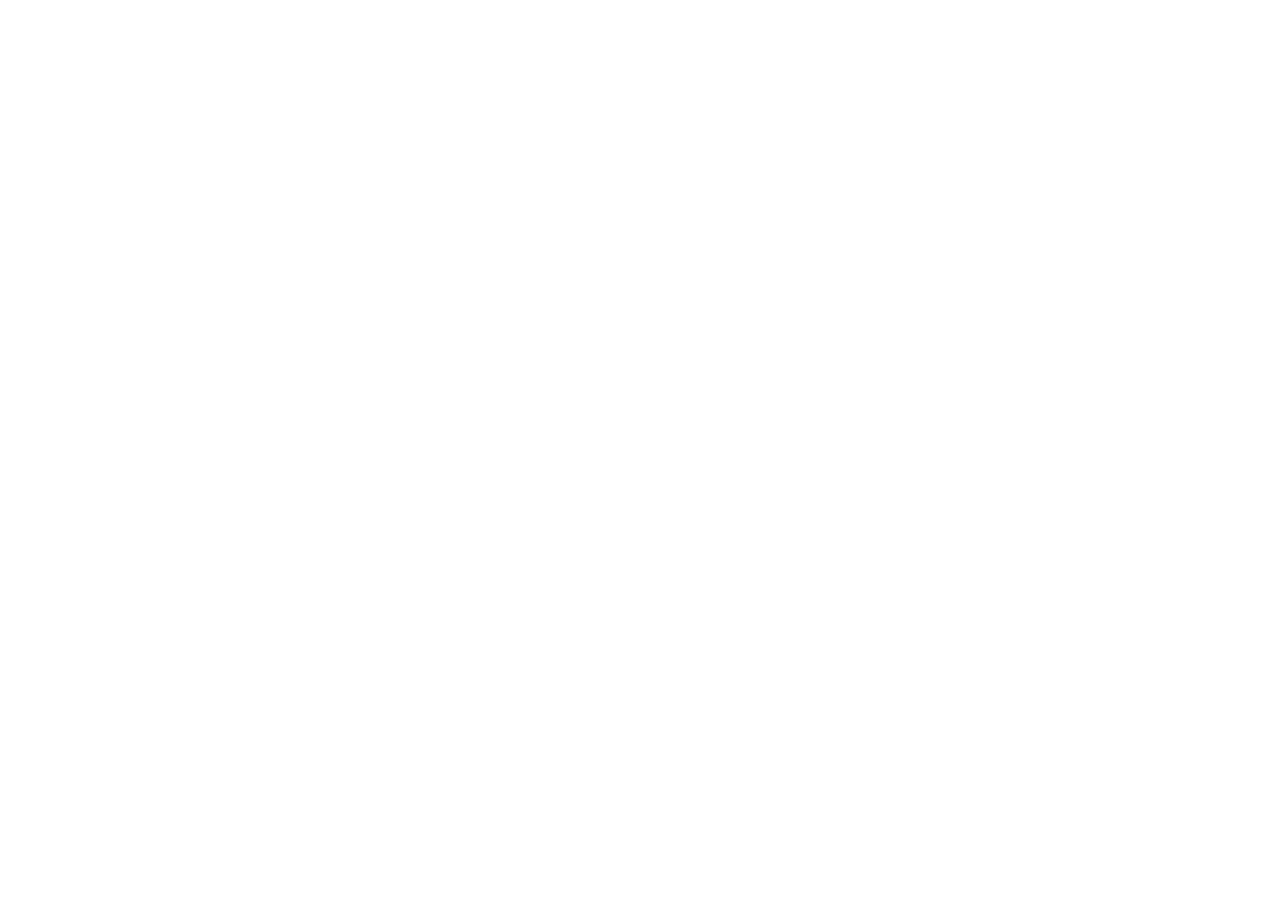
==== index.html @ 0dd000b0 "Imtihon Css" ====
<!DOCTYPE html>
<html lang="en">
  <head>
    <meta charset="UTF-8" />
    <meta name="viewport" content="width=device-width, initial-scale=1.0" />
    <title>Document</title>
    <link rel="stylesheet" href="./style.css" />
  </head>
  <body></body>
</html>
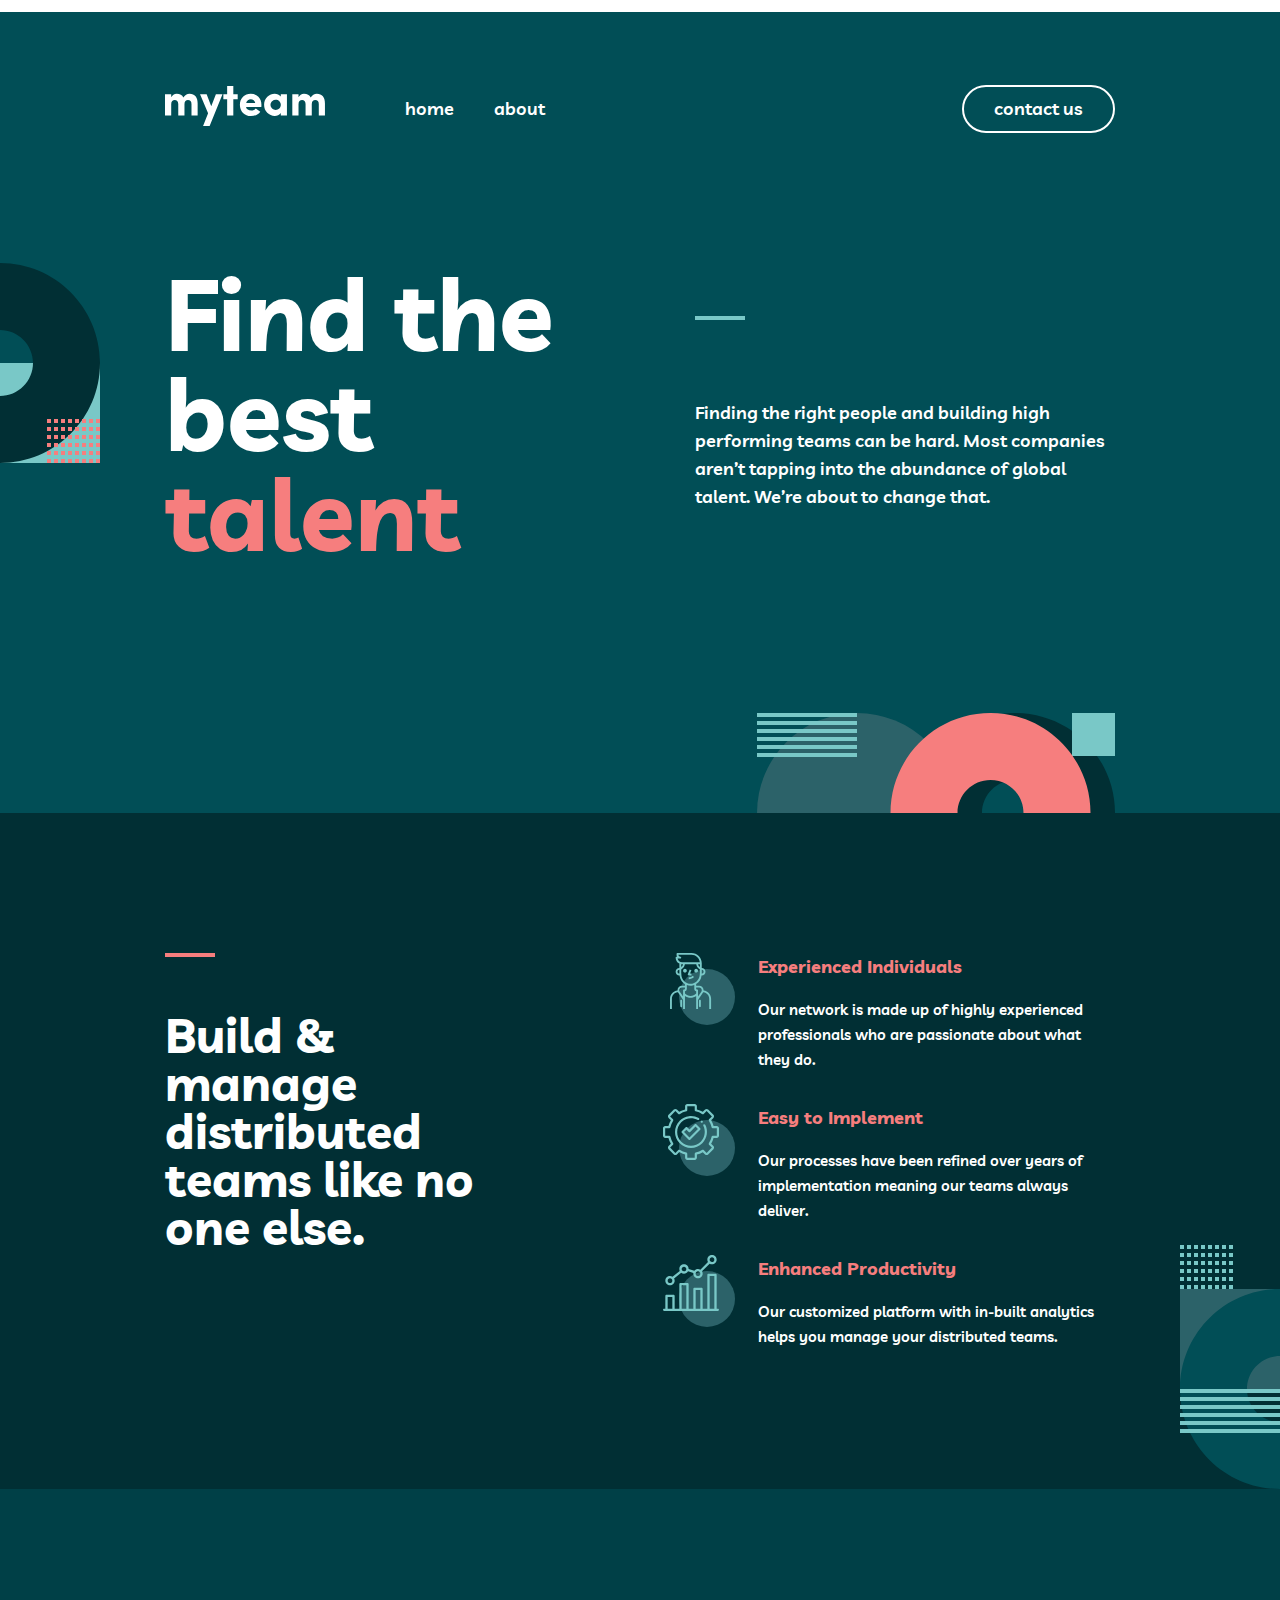
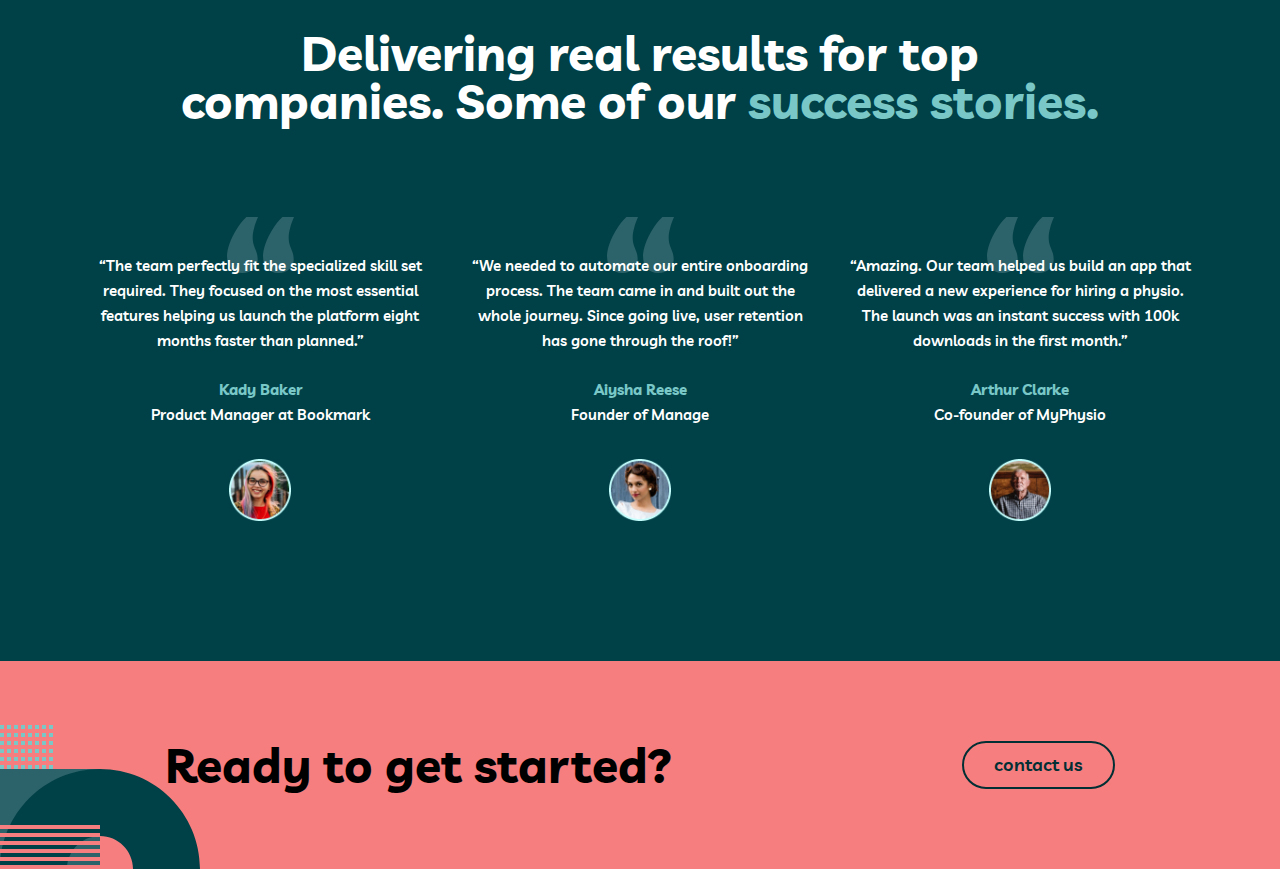
==== commit 1511e151: "home page" ====
--- a/index.html
+++ b/index.html
@@ -3,8 +3,202 @@
   <head>
     <meta charset="UTF-8" />
     <meta name="viewport" content="width=device-width, initial-scale=1.0" />
-    <title>Document</title>
-    <link rel="stylesheet" href="./style.css" />
+    <title>myteam</title>
+    <link rel="stylesheet" href="./css/normalize.css" />
+    <link rel="stylesheet" href="./css/global.css" />
+    <link rel="stylesheet" href="./css/home.css" />
   </head>
-  <body></body>
+  <body>
+    <header class="header container">
+      <ul class="header__list">
+        <li class="header__img">
+          <a href="./index.html">
+            <img
+              src="./images/home/myteam 2.svg"
+              alt="myteam-img"
+              width="160"
+              height="40"
+            />
+          </a>
+        </li>
+        <li class="header__item last">
+          <a class="header__link" href="./index.html">home</a>
+        </li>
+        <li class="header__item">
+          <a class="header__link" href="./pages/about.html">about</a>
+        </li>
+        <li class="header__btn-wrapper">
+          <a class="header__btn btn" href="./pages/contact.html">contact us</a>
+        </li>
+      </ul>
+    </header>
+    <main class="main">
+      <section class="hero container">
+        <div class="hero__content">
+          <h1 class="hero__content-title">
+            Find the <br />
+            best <span>talent</span>
+          </h1>
+          <div class="hero__text-wrapper">
+            <img
+              class="hero__text-img"
+              src="./images/home/line.svg"
+              alt="line"
+              width="50"
+              height="4"
+            />
+            <p class="hero__content-text">
+              Finding the right people and building high performing teams can be
+              hard. Most companies aren’t tapping into the abundance of global
+              talent. We’re about to change that.
+            </p>
+          </div>
+        </div>
+      </section>
+      <section class="build container">
+        <div class="build__content">
+          <img
+            class="build-content-img"
+            src="./images/home/line1.svg"
+            alt="line"
+            width="50"
+            height="4"
+          />
+          <h2 class="build-content-text">
+            Build & manage distributed teams like no one else.
+          </h2>
+        </div>
+        <ul class="build__list">
+          <li class="build__item">
+            <img
+              class="build__item-img"
+              src="./images/home/icon-feature-experience.svg"
+              alt="feature-experience"
+              width="72"
+              height="72"
+            />
+            <div class="build__item__content">
+              <h4 class="build__item__content-title">
+                Experienced Individuals
+              </h4>
+              <p class="build__item__content-text">
+                Our network is made up of highly experienced professionals who
+                are passionate about what they do.
+              </p>
+            </div>
+          </li>
+          <li class="build__item">
+            <img
+              class="build__item-img"
+              src="./images/home/icon-feature-implementation.svg"
+              alt="feature-implementation"
+              width="72"
+              height="72"
+            />
+            <div class="build__item__content">
+              <h4 class="build__item__content-title">Easy to Implement</h4>
+              <p class="build__item__content-text">
+                Our processes have been refined over years of implementation
+                meaning our teams always deliver.
+              </p>
+            </div>
+          </li>
+          <li class="build__item">
+            <img
+              class="build__item-img"
+              src="./images/home/icon-feature-productivity.svg"
+              alt="feature-productivity"
+              width="72"
+              height="72"
+            />
+            <div class="build__item__content">
+              <h4 class="build__item__content-title">Enhanced Productivity</h4>
+              <p class="build__item__content-text">
+                Our customized platform with in-built analytics helps you manage
+                your distributed teams.
+              </p>
+            </div>
+          </li>
+        </ul>
+      </section>
+      <section class="stories container">
+        <h2 class="stories__title">
+          Delivering real results for top companies. Some of our
+          <span>success stories.</span>
+        </h2>
+        <ul class="stories__list">
+          <li class="stories__item">
+            <img
+              class="stories__item-img"
+              src="./images/home/icon-quotes.svg"
+              alt="icon-quotes"
+              width="67"
+              height="56"
+            />
+            <p class="stories__item-text">
+              “The team perfectly fit the specialized skill set required. They
+              focused on the most essential features helping us launch the
+              platform eight months faster than planned.”
+            </p>
+            <h4 class="stories__item-title">Kady Baker</h4>
+            <p class="stories__item-features">Product Manager at Bookmark</p>
+            <img
+              src="./images/home/kady.jpg"
+              alt="img "
+              width="62"
+              height="62"
+            />
+          </li>
+          <li class="stories__item">
+            <img
+              class="stories__item-img"
+              src="./images/home/icon-quotes.svg"
+              alt="icon-quotes"
+              width="67"
+              height="56"
+            />
+            <p class="stories__item-text">
+              “We needed to automate our entire onboarding process. The team
+              came in and built out the whole journey. Since going live, user
+              retention has gone through the roof!”
+            </p>
+            <h4 class="stories__item-title">Aiysha Reese</h4>
+            <p class="stories__item-features">Founder of Manage</p>
+            <img
+              src="./images/home/aisha.jpg"
+              alt="img"
+              width="62"
+              height="62"
+            />
+          </li>
+          <li class="stories__item">
+            <img
+              class="stories__item-img"
+              src="./images/home/icon-quotes.svg"
+              alt="icon-quotes"
+              width="67"
+              height="56"
+            />
+            <p class="stories__item-text">
+              “Amazing. Our team helped us build an app that delivered a new
+              experience for hiring a physio. The launch was an instant success
+              with 100k downloads in the first month.”
+            </p>
+            <h4 class="stories__item-title">Arthur Clarke</h4>
+            <p class="stories__item-features">Co-founder of MyPhysio</p>
+            <img
+              src="./images/home/arthur.jpg"
+              alt="img"
+              width="62"
+              height="62"
+            />
+          </li>
+        </ul>
+      </section>
+      <section class="ready container">
+        <h2 class="ready__title">Ready to get started?</h2>
+        <a class="ready__btn btn" href="./pages/contact.html">contact us</a>
+      </section>
+    </main>
+  </body>
 </html>
--- a/css/global.css
+++ b/css/global.css
@@ -0,0 +1,403 @@
+/* FONTS START */
+@font-face {
+  font-display: swap;
+  font-family: 'Livvic';
+  font-style: normal;
+  font-weight: 400;
+  src: url('../fonts/livvic-v14-latin-regular.woff2') format('woff2');
+}
+
+@font-face {
+  font-display: swap;
+  font-family: 'Livvic';
+  font-style: italic;
+  font-weight: 500;
+  src: url('../fonts/livvic-v14-latin-500italic.woff2') format('woff2');
+}
+
+@font-face {
+  font-display: swap;
+  font-family: 'Livvic';
+  font-style: normal;
+  font-weight: 600;
+  src: url('../fonts/livvic-v14-latin-600.woff2') format('woff2');
+}
+
+@font-face {
+  font-display: swap;
+  font-family: 'Livvic';
+  font-style: normal;
+  font-weight: 700;
+  src: url('../fonts/livvic-v14-latin-700.woff2') format('woff2');
+}
+
+@font-face {
+  font-display: swap;
+  font-family: 'Livvic';
+  font-style: italic;
+  font-weight: 700;
+  src: url('../fonts/livvic-v14-latin-700italic.woff2') format('woff2');
+}
+
+/* FONTS END */
+
+/* VARIABLES START */
+:root {
+  --midnight-Green: #014E56;
+  --might-Coral: #F67E7E;
+  --white: #FFFFFF;
+  --rapture-Blue: #79C8C7;
+  --police-Blue: #2C6269;
+  --deep-Jungle-Green: #004047;
+  --sacramento-State-Green: #012F34;
+  --dark-Green: #002529;
+
+
+
+  /* fonts */
+  --fonts: 'Livvic';
+  /* Transition */
+  --transition: 0.3s;
+}
+
+/* VARIABLES END */
+
+*,
+*::after,
+*::before {
+  margin: 0;
+  padding: 0;
+  box-sizing: border-box;
+}
+
+a {
+  text-decoration: none;
+  display: inline-block;
+}
+
+ul,
+ol {
+  list-style: none;
+}
+
+img {
+  display: flex;
+  object-fit: cover;
+}
+
+html {
+  height: 100%;
+  scroll-behavior: smooth;
+}
+
+
+
+h1,
+h2,
+h3 {
+  font-family: var(--fonts);
+  font-weight: 700;
+
+}
+
+
+h1 {
+  margin: 0;
+  font-size: 100px;
+  line-height: 100px;
+
+}
+
+h2 {
+  font-size: 48px;
+  line-height: 48px;
+}
+
+h3 {
+  font-size: 18px;
+  line-height: 28px;
+}
+
+
+.btn {
+  width: 153px;
+  border-radius: 24px;
+  font-family: var(--fonts);
+  font-size: 18px;
+  line-height: 28px;
+  padding-top: 8px;
+  padding-bottom: 8px;
+  font-weight: 600;
+  cursor: pointer;
+  transition: var(--transition);
+}
+
+body {
+  height: 100%;
+  font-family: var(--fonts);
+  font-size: 15px;
+  line-height: 25px;
+  font-weight: 600;
+}
+
+.container {
+  width: 100%;
+  max-width: 1510px;
+  padding-left: 165px;
+  padding-right: 165px;
+  margin-left: auto;
+  margin-right: auto;
+}
+
+
+/*  */
+
+/* HEADER START */
+
+.header {
+  background-color: var(--midnight-Green);
+}
+
+.header__list {
+  margin-top: 12px;
+  display: flex;
+  align-items: center;
+  padding-top: 73px;
+  padding-bottom: 130px;
+}
+
+.header__img {
+  margin-right: 80px;
+}
+
+
+.header__item {
+  margin-right: auto;
+}
+
+.header__link {
+  font-size: 18px;
+  line-height: 28px;
+  color: var(--white);
+  font-family: var(--fonts);
+}
+
+.header__link:hover {
+  transition: var(--transition);
+  color: var(--might-Coral);
+}
+
+.last {
+  margin-right: 40px;
+}
+
+.header__btn {
+  text-align: center;
+  border: 2px solid var(--white);
+  color: var(--white);
+  transition: var(--transition);
+}
+
+.header__btn:hover {
+  background-color: var(--white);
+  color: var(--dark-Green);
+}
+
+
+/* HEADER END */
+
+
+
+/* HERO START */
+.hero {
+  background-color: var(--midnight-Green);
+  background-image: url('../images/home/left-background-img.svg');
+  background-repeat: no-repeat;
+
+}
+
+.hero__content {
+  display: flex;
+  align-items: center;
+  gap: 30px;
+  padding-bottom: 250px;
+  background-image: url('../images/home/hero-bottom-img.svg');
+  background-repeat: no-repeat;
+  background-position: bottom right;
+}
+
+.hero__text-img {
+  margin-bottom: 79px;
+}
+
+.hero__content-title {
+  width: 635px;
+  color: var(--white);
+}
+
+.hero__content-title span {
+  color: var(--might-Coral);
+  margin: 0;
+  font-size: 100px;
+  line-height: 100px;
+}
+
+.hero__text-wrapper {
+  width: 445px;
+}
+
+.hero__content-text {
+  width: 420px;
+  font-size: 18px;
+  line-height: 28px;
+  color: var(--white);
+}
+
+
+
+/* HERO END */
+
+
+/* BUILD START */
+
+.build {
+  display: flex;
+  gap: 125px;
+  padding-top: 140px;
+  padding-bottom: 140px;
+  background-color: var(--sacramento-State-Green);
+  background-image: url('../images/home/build-background.svg');
+  background-repeat: no-repeat;
+  background-position: right bottom;
+}
+
+.build__content {
+  width: 445px;
+}
+
+.build-content-img {
+  margin-bottom: 54px;
+}
+
+.build-content-text {
+  color: var(--white);
+}
+
+.build__list {
+  display: flex;
+  flex-direction: column;
+  gap: 32px;
+  width: 540px;
+}
+
+.build__item {
+  display: flex;
+  gap: 23px;
+}
+
+.build__item-img {}
+
+.build__item__content {}
+
+.build__item__content-title {
+  margin-bottom: 16px;
+  color: var(--might-Coral);
+  font-size: 18px;
+  line-height: 28px;
+}
+
+.build__item__content-text {
+  color: var(--white);
+}
+
+
+/* BUILD END */
+
+
+/* STORIES START */
+
+
+.stories {
+  display: flex;
+  flex-direction: column;
+  align-items: center;
+  padding-top: 140px;
+  padding-bottom: 140px;
+  background-color: var(--deep-Jungle-Green);
+  text-align: center;
+}
+
+.stories__title {
+  width: 932px;
+  margin-left: auto;
+  margin-right: auto;
+  color: var(--white);
+  margin-bottom: 92px;
+}
+
+.stories__title span {
+  color: var(--rapture-Blue);
+}
+
+.stories__list {
+  display: flex;
+  gap: 30px;
+}
+
+.stories__item {
+  display: flex;
+  flex-direction: column;
+  align-items: center;
+  width: 350px;
+  color: var(--white);
+}
+
+
+
+.stories__item-img {
+  margin-bottom: -20px;
+}
+
+.stories__item-text {
+  margin-bottom: 24px;
+}
+
+.stories__item-title {
+  color: var(--rapture-Blue);
+}
+
+.stories__item-features {
+  margin-bottom: 32px;
+}
+
+/* STORIES END */
+
+
+/* READY START */
+.ready {
+  display: flex;
+  align-items: center;
+  justify-content: space-between;
+  padding-top: 80px;
+  padding-bottom: 80px;
+  background-color: var(--might-Coral);
+  background-image: url('../images/home/ready-bsckground.svg');
+  background-repeat: no-repeat;
+  background-position: left bottom;
+}
+
+
+.ready__title {}
+
+.ready__btn {
+  text-align: center;
+  color: var(--sacramento-State-Green);
+  border: 2px solid var(--sacramento-State-Green);
+}
+
+.ready__btn:hover {
+  color: var(--white);
+  background-color: var(--sacramento-State-Green);
+}
+
+/* READY END */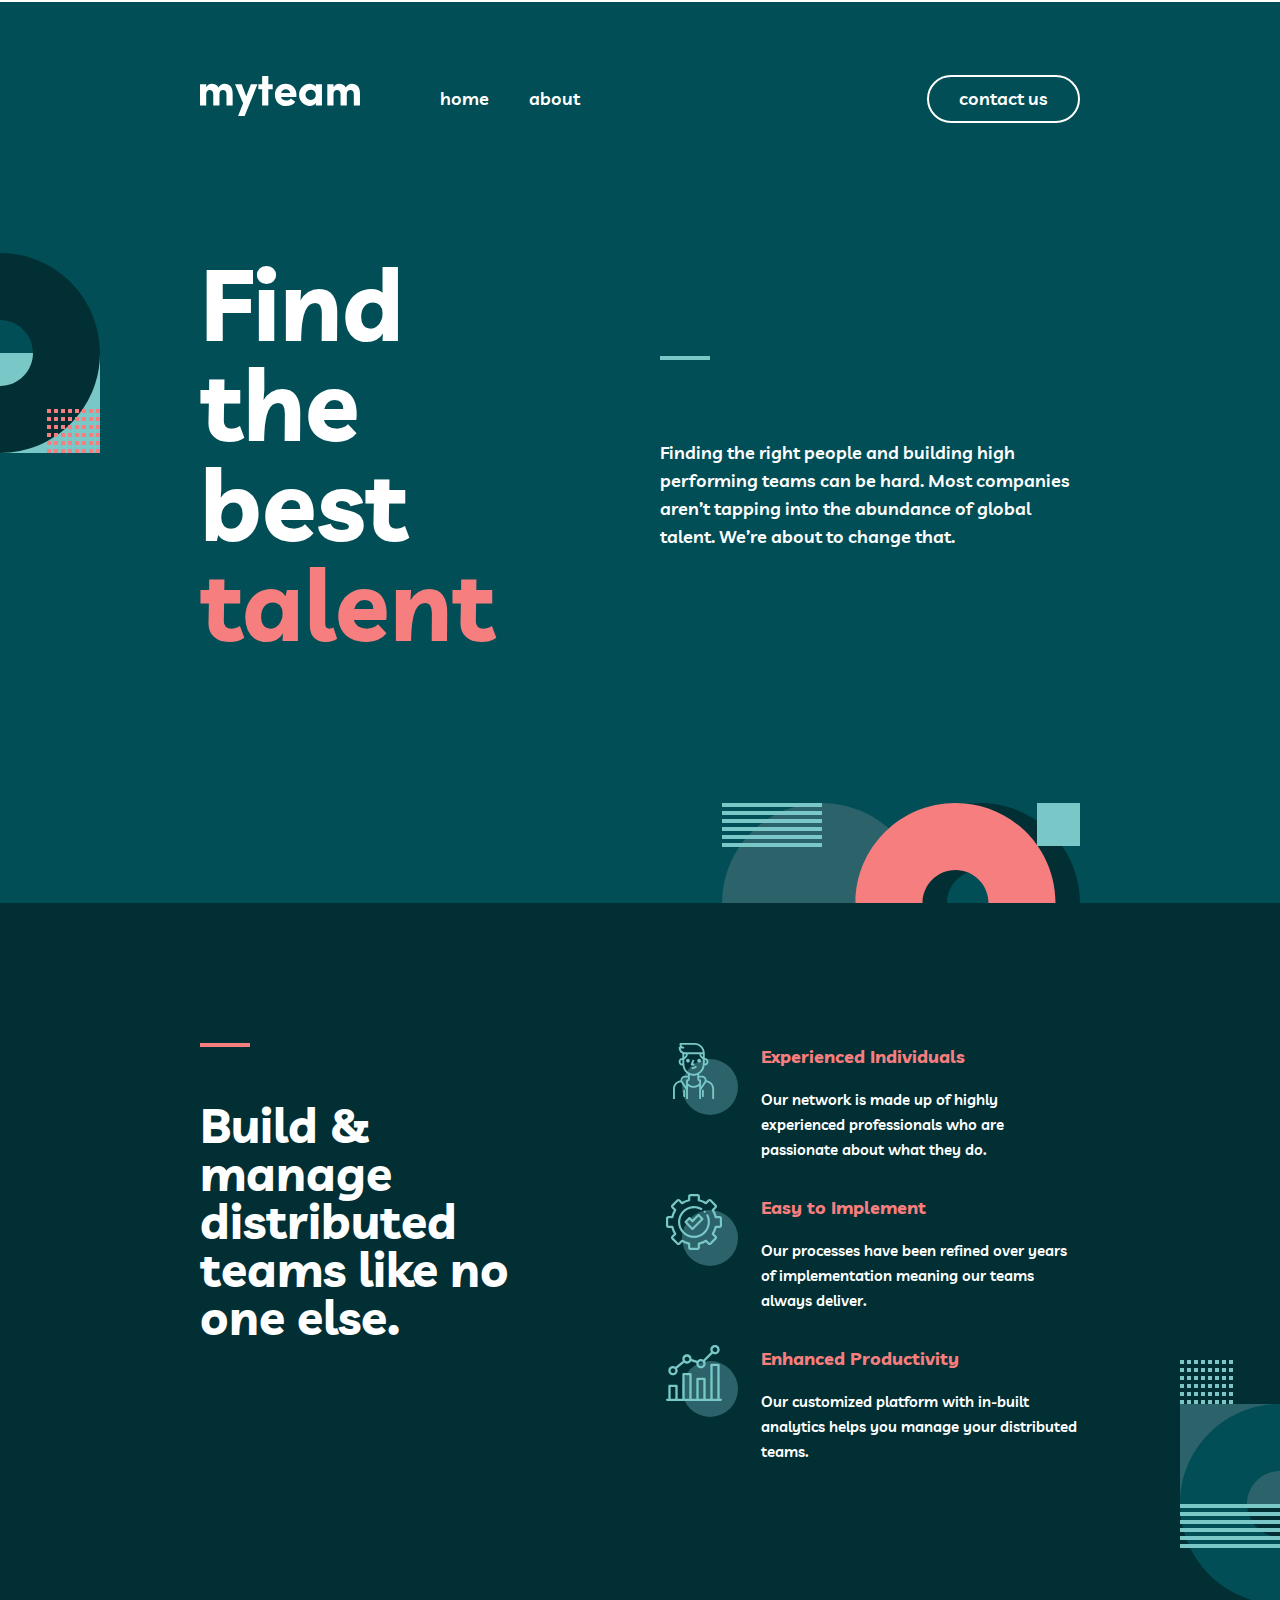
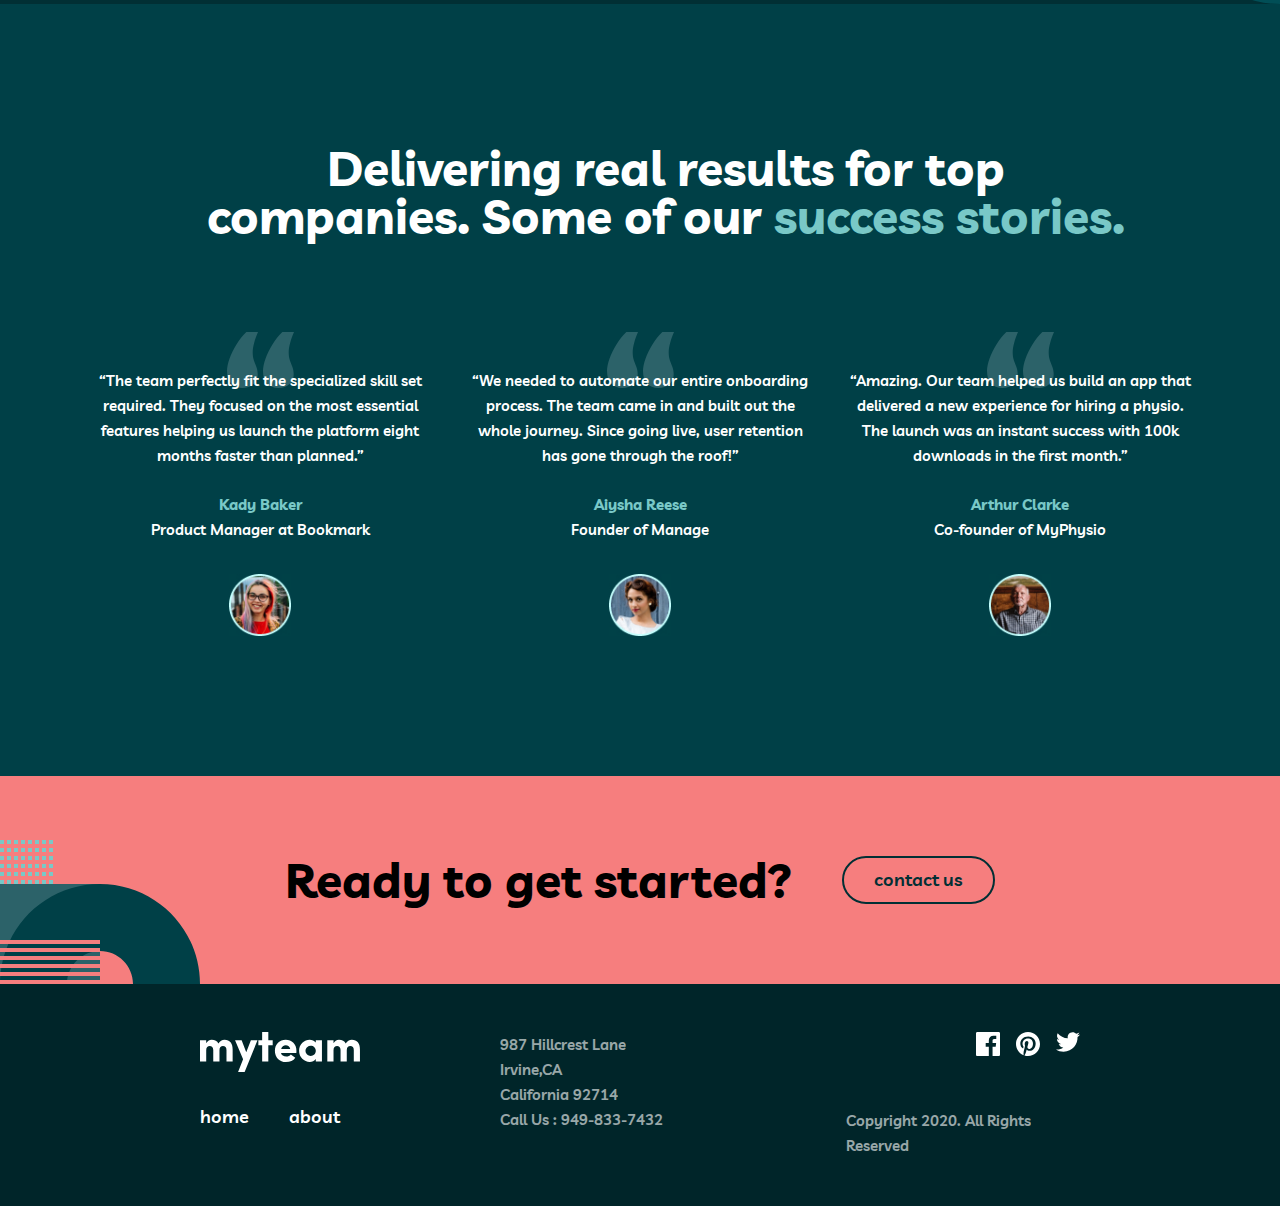
==== commit b1869ea3: "added new page" ====
--- a/index.html
+++ b/index.html
@@ -200,5 +200,75 @@
         <a class="ready__btn btn" href="./pages/contact.html">contact us</a>
       </section>
     </main>
+    <footer class="footer container">
+      <div class="footer__logo-wrapper">
+        <a href="#">
+          <img
+            class="footer__logo"
+            src="./images/home/myteam 2.svg"
+            alt="myteam"
+            width="160"
+            height="40"
+          />
+        </a>
+        <div class="footer__logo-pages">
+          <a class="footer__link" href="./index.html">home</a>
+          <a class="footer__link" href="./pages/about.html">about</a>
+        </div>
+      </div>
+      <address class="address">
+        <p class="address-text">987 Hillcrest Lane</p>
+        <p class="address-text">Irvine,CA</p>
+        <p class="address-text">California 92714</p>
+        <a class="address-link" href="tel:9498337432">Call Us : 949-833-7432</a>
+      </address>
+      <div class="footer__social">
+        <div class="socials-wrapper">
+          <a class="social__icon" href="#">
+            <svg
+              width="24"
+              height="24"
+              viewBox="0 0 24 24"
+              fill="none"
+              xmlns="http://www.w3.org/2000/svg"
+            >
+              <path
+                d="M22.675 0H1.325C0.593 0 0 0.593 0 1.325V22.676C0 23.407 0.593 24 1.325 24H12.82V14.706H9.692V11.084H12.82V8.413C12.82 5.313 14.713 3.625 17.479 3.625C18.804 3.625 19.942 3.724 20.274 3.768V7.008L18.356 7.009C16.852 7.009 16.561 7.724 16.561 8.772V11.085H20.148L19.681 14.707H16.561V24H22.677C23.407 24 24 23.407 24 22.675V1.325C24 0.593 23.407 0 22.675 0Z"
+                fill="white"
+              />
+            </svg>
+          </a>
+          <a class="social__icon" href="#">
+            <svg
+              width="24"
+              height="24"
+              viewBox="0 0 24 24"
+              fill="none"
+              xmlns="http://www.w3.org/2000/svg"
+            >
+              <path
+                d="M12 0C5.373 0 0 5.372 0 12C0 17.084 3.163 21.426 7.627 23.174C7.522 22.225 7.427 20.769 7.669 19.733C7.887 18.796 9.076 13.768 9.076 13.768C9.076 13.768 8.717 13.049 8.717 11.986C8.717 10.318 9.684 9.072 10.888 9.072C11.911 9.072 12.406 9.841 12.406 10.762C12.406 11.791 11.751 13.33 11.412 14.757C11.129 15.951 12.011 16.926 13.189 16.926C15.322 16.926 16.961 14.677 16.961 11.431C16.961 8.558 14.897 6.549 11.949 6.549C8.535 6.549 6.531 9.11 6.531 11.756C6.531 12.787 6.928 13.894 7.424 14.494C7.522 14.613 7.536 14.718 7.507 14.839L7.174 16.199C7.121 16.419 7 16.466 6.772 16.36C5.273 15.662 4.336 13.471 4.336 11.711C4.336 7.926 7.086 4.449 12.265 4.449C16.428 4.449 19.663 7.416 19.663 11.38C19.663 15.516 17.056 18.844 13.436 18.844C12.22 18.844 11.077 18.213 10.686 17.466L9.938 20.319C9.667 21.362 8.936 22.669 8.446 23.465C9.57 23.812 10.763 24 12 24C18.627 24 24 18.627 24 12C24 5.372 18.627 0 12 0Z"
+                fill="white"
+              />
+            </svg>
+          </a>
+          <a class="social__icon" href="#">
+            <svg
+              width="24"
+              height="20"
+              viewBox="0 0 24 20"
+              fill="none"
+              xmlns="http://www.w3.org/2000/svg"
+            >
+              <path
+                d="M24 2.55699C23.117 2.94899 22.168 3.21299 21.172 3.33199C22.189 2.72299 22.97 1.75799 23.337 0.607986C22.386 1.17199 21.332 1.58199 20.21 1.80299C19.313 0.845986 18.032 0.247986 16.616 0.247986C13.437 0.247986 11.101 3.21399 11.819 6.29299C7.728 6.08799 4.1 4.12799 1.671 1.14899C0.381 3.36199 1.002 6.25699 3.194 7.72299C2.388 7.69699 1.628 7.47599 0.965 7.10699C0.911 9.38799 2.546 11.522 4.914 11.997C4.221 12.185 3.462 12.229 2.69 12.081C3.316 14.037 5.134 15.46 7.29 15.5C5.22 17.123 2.612 17.848 0 17.54C2.179 18.937 4.768 19.752 7.548 19.752C16.69 19.752 21.855 12.031 21.543 5.10599C22.505 4.41099 23.34 3.54399 24 2.55699Z"
+                fill="white"
+              />
+            </svg>
+          </a>
+        </div>
+        <p class="footer__social-text">Copyright 2020. All Rights Reserved</p>
+      </div>
+    </footer>
   </body>
 </html>
--- a/css/global.css
+++ b/css/global.css
@@ -143,8 +143,8 @@
 .container {
   width: 100%;
   max-width: 1510px;
-  padding-left: 165px;
-  padding-right: 165px;
+  padding-left: 200px;
+  padding-right: 200px;
   margin-left: auto;
   margin-right: auto;
 }
@@ -159,7 +159,7 @@
 }
 
 .header__list {
-  margin-top: 12px;
+  margin-top: 2px;
   display: flex;
   align-items: center;
   padding-top: 73px;
@@ -206,171 +206,6 @@
 
 /* HEADER END */
 
-
-
-/* HERO START */
-.hero {
-  background-color: var(--midnight-Green);
-  background-image: url('../images/home/left-background-img.svg');
-  background-repeat: no-repeat;
-
-}
-
-.hero__content {
-  display: flex;
-  align-items: center;
-  gap: 30px;
-  padding-bottom: 250px;
-  background-image: url('../images/home/hero-bottom-img.svg');
-  background-repeat: no-repeat;
-  background-position: bottom right;
-}
-
-.hero__text-img {
-  margin-bottom: 79px;
-}
-
-.hero__content-title {
-  width: 635px;
-  color: var(--white);
-}
-
-.hero__content-title span {
-  color: var(--might-Coral);
-  margin: 0;
-  font-size: 100px;
-  line-height: 100px;
-}
-
-.hero__text-wrapper {
-  width: 445px;
-}
-
-.hero__content-text {
-  width: 420px;
-  font-size: 18px;
-  line-height: 28px;
-  color: var(--white);
-}
-
-
-
-/* HERO END */
-
-
-/* BUILD START */
-
-.build {
-  display: flex;
-  gap: 125px;
-  padding-top: 140px;
-  padding-bottom: 140px;
-  background-color: var(--sacramento-State-Green);
-  background-image: url('../images/home/build-background.svg');
-  background-repeat: no-repeat;
-  background-position: right bottom;
-}
-
-.build__content {
-  width: 445px;
-}
-
-.build-content-img {
-  margin-bottom: 54px;
-}
-
-.build-content-text {
-  color: var(--white);
-}
-
-.build__list {
-  display: flex;
-  flex-direction: column;
-  gap: 32px;
-  width: 540px;
-}
-
-.build__item {
-  display: flex;
-  gap: 23px;
-}
-
-.build__item-img {}
-
-.build__item__content {}
-
-.build__item__content-title {
-  margin-bottom: 16px;
-  color: var(--might-Coral);
-  font-size: 18px;
-  line-height: 28px;
-}
-
-.build__item__content-text {
-  color: var(--white);
-}
-
-
-/* BUILD END */
-
-
-/* STORIES START */
-
-
-.stories {
-  display: flex;
-  flex-direction: column;
-  align-items: center;
-  padding-top: 140px;
-  padding-bottom: 140px;
-  background-color: var(--deep-Jungle-Green);
-  text-align: center;
-}
-
-.stories__title {
-  width: 932px;
-  margin-left: auto;
-  margin-right: auto;
-  color: var(--white);
-  margin-bottom: 92px;
-}
-
-.stories__title span {
-  color: var(--rapture-Blue);
-}
-
-.stories__list {
-  display: flex;
-  gap: 30px;
-}
-
-.stories__item {
-  display: flex;
-  flex-direction: column;
-  align-items: center;
-  width: 350px;
-  color: var(--white);
-}
-
-
-
-.stories__item-img {
-  margin-bottom: -20px;
-}
-
-.stories__item-text {
-  margin-bottom: 24px;
-}
-
-.stories__item-title {
-  color: var(--rapture-Blue);
-}
-
-.stories__item-features {
-  margin-bottom: 32px;
-}
-
-/* STORIES END */
 
 
 /* READY START */
@@ -384,10 +219,11 @@
   background-image: url('../images/home/ready-bsckground.svg');
   background-repeat: no-repeat;
   background-position: left bottom;
-}
-
-
-.ready__title {}
+  padding-left: 285px;
+  padding-right: 285px;
+}
+
+
 
 .ready__btn {
   text-align: center;
@@ -400,4 +236,75 @@
   background-color: var(--sacramento-State-Green);
 }
 
-/* READY END */+/* READY END */
+
+/* FOOTER START */
+
+.footer {
+  display: flex;
+  padding-top: 48px;
+  padding-bottom: 48px;
+  background-color: var(--dark-Green);
+}
+
+.footer__logo-wrapper {
+  width: 160px;
+  margin-right: 140px;
+}
+
+.footer__logo {
+  margin-bottom: 25px;
+}
+
+.footer__link {
+  font-size: 18px;
+  color: var(--white);
+  transition: var(--transition);
+}
+
+.footer__link:hover {
+  color: var(--might-Coral);
+}
+
+.footer__logo-pages {
+  display: flex;
+  gap: 40px;
+}
+
+.address {
+  width: 445px;
+  font-style: normal;
+  color: var(--white);
+  margin-right: auto;
+}
+
+.address-text {
+  opacity: 0.6;
+}
+
+.address-link {
+  color: var(--white);
+  opacity: 0.6;
+}
+
+
+.socials-wrapper {
+  display: flex;
+  gap: 16px;
+  margin-left: 130px;
+  margin-bottom: 45px;
+}
+
+
+.social__icon:hover {
+  color: var(--might-Coral);
+}
+
+.footer__social-text {
+  opacity: 0.6;
+  color: var(--white);
+}
+
+
+
+/* FOOTER END */--- a/css/home.css
+++ b/css/home.css
@@ -0,0 +1,159 @@
+/* HERO START */
+.hero {
+  background-color: var(--midnight-Green);
+  background-image: url('../images/home/left-background-img.svg');
+  background-repeat: no-repeat;
+}
+
+.hero__content {
+  display: flex;
+  align-items: center;
+  gap: 130px;
+  padding-bottom: 250px;
+  background-image: url('../images/home/hero-bottom-img.svg');
+  background-repeat: no-repeat;
+  background-position: bottom right;
+}
+
+.hero__text-img {
+  margin-bottom: 79px;
+}
+
+.hero__content-title {
+  width: 635px;
+  color: var(--white);
+}
+
+.hero__content-title span {
+  color: var(--might-Coral);
+  margin: 0;
+  font-size: 100px;
+  line-height: 100px;
+}
+
+.hero__text-wrapper {
+  width: 445px;
+}
+
+.hero__content-text {
+  width: 420px;
+  font-size: 18px;
+  line-height: 28px;
+  color: var(--white);
+}
+
+
+
+/* HERO END */
+
+/* BUILD START */
+
+.build {
+  display: flex;
+  gap: 125px;
+  padding-top: 140px;
+  padding-bottom: 140px;
+  background-color: var(--sacramento-State-Green);
+  background-image: url('../images/home/build-background.svg');
+  background-repeat: no-repeat;
+  background-position: right bottom;
+}
+
+.build__content {
+  width: 445px;
+}
+
+.build-content-img {
+  margin-bottom: 54px;
+}
+
+.build-content-text {
+  color: var(--white);
+}
+
+.build__list {
+  display: flex;
+  flex-direction: column;
+  gap: 32px;
+  width: 540px;
+}
+
+.build__item {
+  display: flex;
+  gap: 23px;
+}
+
+
+
+.build__item__content-title {
+  margin-bottom: 16px;
+  color: var(--might-Coral);
+  font-size: 18px;
+  line-height: 28px;
+}
+
+.build__item__content-text {
+  color: var(--white);
+}
+
+
+/* BUILD END */
+
+
+/* STORIES START */
+
+
+.stories {
+  display: flex;
+  flex-direction: column;
+  align-items: center;
+  padding-top: 140px;
+  padding-bottom: 140px;
+  background-color: var(--deep-Jungle-Green);
+  text-align: center;
+}
+
+.stories__title {
+  width: 932px;
+  margin-left: auto;
+  margin-right: auto;
+  color: var(--white);
+  margin-bottom: 92px;
+}
+
+.stories__title span {
+  color: var(--rapture-Blue);
+}
+
+.stories__list {
+  display: flex;
+  gap: 30px;
+}
+
+.stories__item {
+  display: flex;
+  flex-direction: column;
+  align-items: center;
+  width: 350px;
+  color: var(--white);
+}
+
+
+
+.stories__item-img {
+  margin-bottom: -20px;
+}
+
+.stories__item-text {
+  margin-bottom: 24px;
+}
+
+.stories__item-title {
+  color: var(--rapture-Blue);
+}
+
+.stories__item-features {
+  margin-bottom: 32px;
+}
+
+/* STORIES END */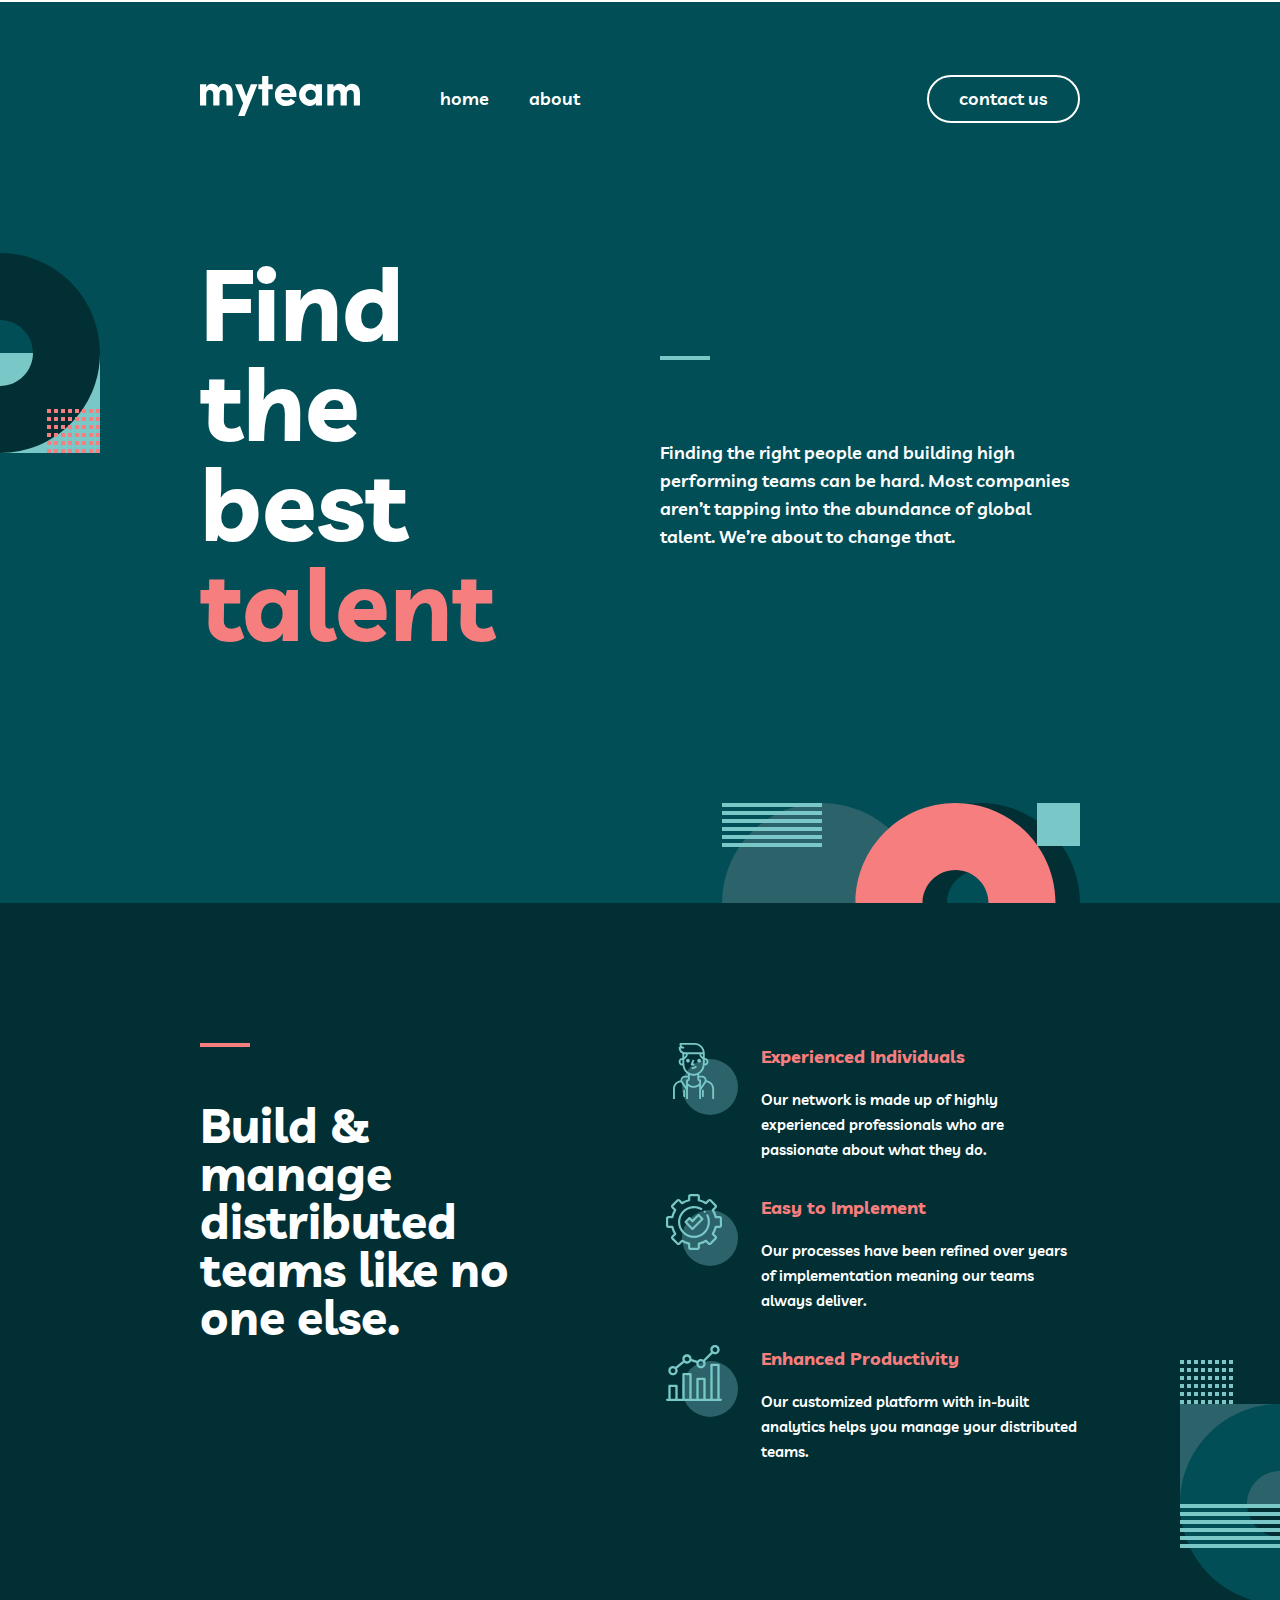
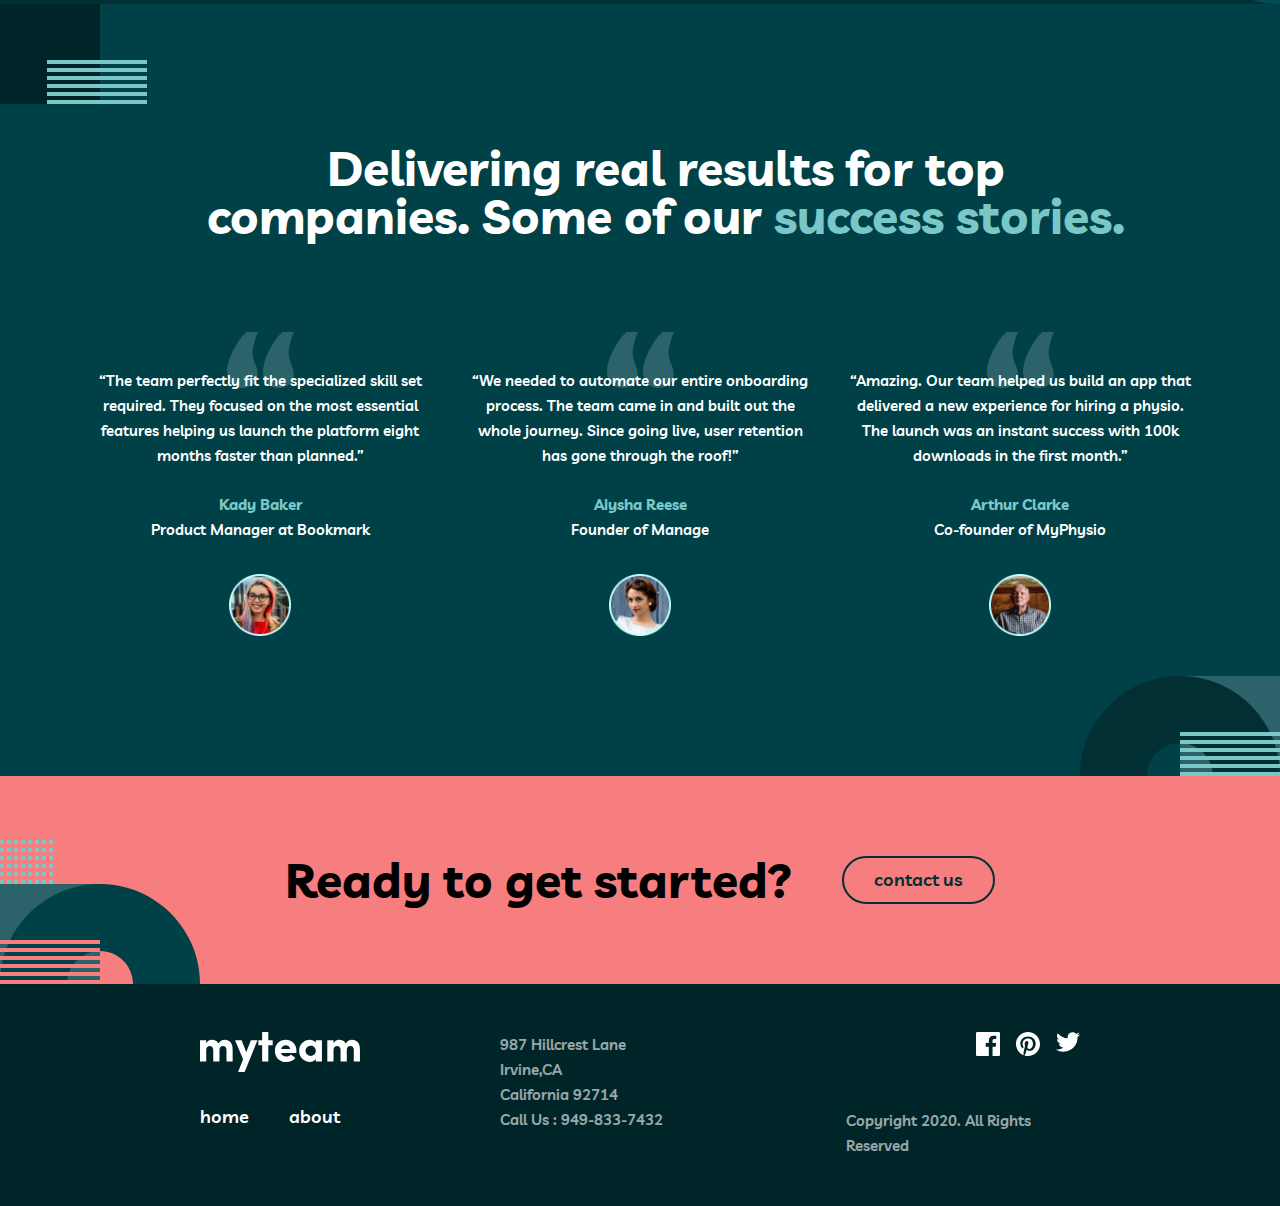
==== commit 7c2e6e35: "added responsive size" ====
--- a/index.html
+++ b/index.html
@@ -194,6 +194,7 @@
             />
           </li>
         </ul>
+        <img class="stories-background1" src="./images/home/stories-background1.svg" alt="background-image">
       </section>
       <section class="ready container">
         <h2 class="ready__title">Ready to get started?</h2>
--- a/css/global.css
+++ b/css/global.css
@@ -307,4 +307,156 @@
 
 
 
-/* FOOTER END */+/* FOOTER END */
+
+@media(max-width:768px) {
+
+  h1,
+  h2,
+  h3 {
+    font-family: var(--fonts);
+    font-weight: 700;
+
+  }
+
+
+  h1 {
+    margin: 0;
+    font-size: 64px;
+    line-height: 56px;
+
+  }
+
+  h2 {
+    font-size: 32px;
+    line-height: 32px;
+  }
+
+  h3 {
+    font-size: 18px;
+    line-height: 28px;
+  }
+
+
+  .btn {
+    width: 153px;
+    border-radius: 24px;
+    font-family: var(--fonts);
+    font-size: 18px;
+    line-height: 28px;
+    padding-top: 8px;
+    padding-bottom: 8px;
+    font-weight: 600;
+    cursor: pointer;
+    transition: var(--transition);
+  }
+
+  body {
+    height: 100%;
+    font-family: var(--fonts);
+    font-size: 15px;
+    line-height: 25px;
+    font-weight: 600;
+  }
+
+  .container {
+    width: 100%;
+    max-width: 768px;
+    padding-left: 39px;
+    padding-right: 39px;
+    margin-left: auto;
+    margin-right: auto;
+  }
+
+
+  /*  */
+
+  /* HEADER START */
+
+  .header {
+    background-color: var(--midnight-Green);
+  }
+
+  .header__list {
+    margin-top: 2px;
+    display: flex;
+    align-items: center;
+    padding-top: 64px;
+    padding-bottom: 112px;
+  }
+
+  .header__item {
+    margin-right: auto;
+  }
+
+  .last {
+    margin-right: 40px;
+  }
+
+  /* HEADER END */
+
+
+
+  /* READY START */
+  .ready {
+    display: flex;
+    align-items: center;
+    justify-content: space-between;
+    padding: 100px 100px;
+    background-color: var(--might-Coral);
+    background-image: url('../images/home/ready-bsckground.svg');
+    background-repeat: no-repeat;
+    background-position: left bottom;
+    text-align: center;
+  }
+
+
+  /* READY END */
+
+  /* FOOTER START */
+
+  .footer {
+    display: flex;
+    gap: 10px;
+    padding-top: 48px;
+    padding-bottom: 48px;
+    background-color: var(--dark-Green);
+    position: relative;
+  }
+
+  .footer__logo-wrapper {
+    width: 160px;
+    margin-right: 140px;
+  }
+
+  .footer__logo {
+    margin-bottom: 40px;
+  }
+
+  .footer__logo-pages {
+    display: flex;
+    margin-bottom: 70px;
+    gap: 40px;
+  }
+
+  .address {
+    font-style: normal;
+    color: var(--white);
+    text-align: right;
+  }
+
+  .socials-wrapper {
+    display: flex;
+    align-items: center;
+    position: absolute;
+    bottom: 0;
+    left: -90px;
+  }
+
+  .footer__social-text {
+    width: 255px;
+    position: absolute;
+    bottom: 60px;
+    right: 40px;
+  }
+}--- a/css/home.css
+++ b/css/home.css
@@ -111,6 +111,16 @@
   padding-bottom: 140px;
   background-color: var(--deep-Jungle-Green);
   text-align: center;
+  background-image: url('../images/home/stories-background.svg');
+  background-repeat: no-repeat;
+  background-position: left top;
+  position: relative;
+}
+
+.stories-background1 {
+  position: absolute;
+  right: 0;
+  bottom: 0;
 }
 
 .stories__title {
@@ -128,6 +138,7 @@
 .stories__list {
   display: flex;
   gap: 30px;
+
 }
 
 .stories__item {
@@ -156,4 +167,97 @@
   margin-bottom: 32px;
 }
 
-/* STORIES END */+/* STORIES END */
+
+
+
+
+
+
+@media (max-width:768px) {
+
+
+  /* HERO START */
+  .hero {
+    background-color: var(--midnight-Green);
+    background-image: none;
+  }
+
+  .hero__content {
+    display: flex;
+    flex-direction: column;
+    align-items: center;
+    gap: 28px;
+    padding-bottom: 250px;
+    background-image: url('../images/home/hero-bottom-img.svg');
+    background-repeat: no-repeat;
+    background-position: bottom center;
+    text-align: center;
+  }
+
+  .hero__text-img {
+    display: none;
+
+  }
+
+  .hero__content-title span {
+    margin: 0;
+    font-size: 64px;
+    line-height: 56px;
+  }
+
+
+  /* HERO END */
+
+  /* BUILD START */
+
+  .build {
+    display: flex;
+    flex-direction: column;
+    gap: 64px;
+    align-items: center;
+    padding-top: 100px;
+    padding-bottom: 100px;
+    background-color: var(--sacramento-State-Green);
+    background-image: url('../images/home/build-background.svg');
+    background-repeat: no-repeat;
+    background-position: right top;
+  }
+
+  /* BUILD END */
+
+
+  /* STORIES START */
+
+
+  .stories {
+    display: flex;
+    flex-direction: column;
+    align-items: center;
+    padding-top: 100px;
+    padding-bottom: 100px;
+    background-color: var(--deep-Jungle-Green);
+    text-align: center;
+    background-image: url('../images/home/stories-background.svg');
+    background-repeat: no-repeat;
+    background-position: left top;
+    position: relative;
+  }
+
+  .stories__title {
+    width: 480px;
+    margin-bottom: 64px;
+  }
+
+
+
+  .stories__list {
+    display: flex;
+    flex-direction: column;
+    gap: 30px;
+
+  }
+
+
+  /* STORIES END */
+}